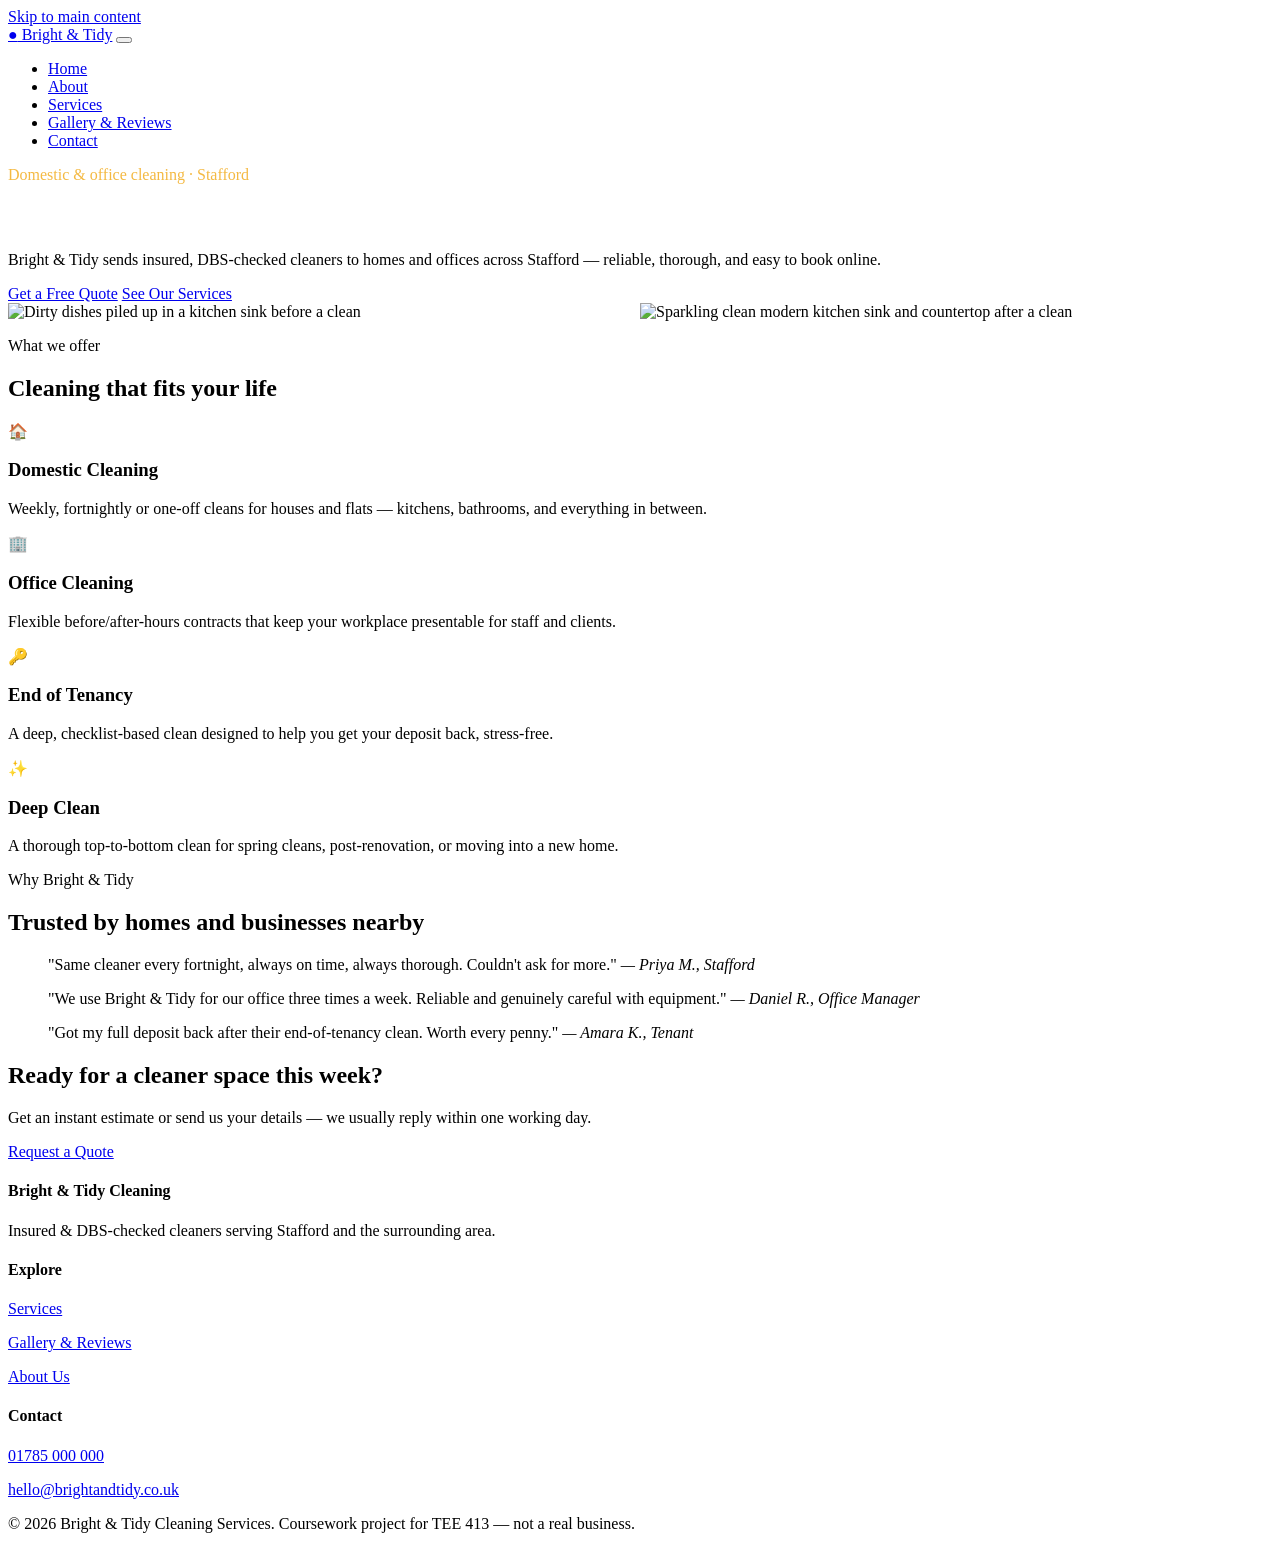
==== index.html @ 70034bf2 "Add files via upload" ====
<!DOCTYPE html>
<html lang="en">
<head>
<meta charset="UTF-8">
<meta name="viewport" content="width=device-width, initial-scale=1.0">
<title>Bright &amp; Tidy Cleaning Services | Home</title>
<meta name="description" content="Trusted domestic and office cleaning across Stafford. Insured, vetted cleaners and a free instant quote.">
<link rel="preconnect" href="https://fonts.googleapis.com">
<link href="https://fonts.googleapis.com/css2?family=Fraunces:wght@500;600&family=Inter:wght@400;500;600;700&display=swap" rel="stylesheet">
<link rel="stylesheet" href="css/style.css">
</head>
<body>
<a class="skip-link" href="#main">Skip to main content</a>

<header class="site-header">
  <nav class="nav-bar" aria-label="Primary">
    <a class="logo" href="index.html"><span class="dot">●</span> Bright &amp; Tidy</a>
    <button class="nav-toggle" aria-expanded="false" aria-controls="primary-nav" aria-label="Toggle navigation menu">
      <span class="bar"></span><span class="bar"></span><span class="bar"></span>
    </button>
    <ul class="nav-links" id="primary-nav">
      <li><a href="index.html" aria-current="page">Home</a></li>
      <li><a href="about.html">About</a></li>
      <li><a href="services.html">Services</a></li>
      <li><a href="gallery.html">Gallery &amp; Reviews</a></li>
      <li><a href="contact.html">Contact</a></li>
    </ul>
  </nav>
</header>

<main id="main">

  <section class="hero">
    <div class="container hero-grid">
      <div>
        <p class="section-eyebrow" style="color:#F4B942;">Domestic &amp; office cleaning · Stafford</p>
        <h1 style="color:#fff;">A spotless home, without the Saturday spent scrubbing.</h1>
        <p class="lead">Bright &amp; Tidy sends insured, DBS-checked cleaners to homes and offices across Stafford — reliable, thorough, and easy to book online.</p>
        <div class="hero-actions">
          <a class="btn btn-primary" href="contact.html">Get a Free Quote</a>
          <a class="btn btn-outline" href="services.html">See Our Services</a>
        </div>
      </div>
      <div class="hero-swipe">
        <div style="display:flex;width:100%;height:100%;">
          <img src="https://images.pexels.com/photos/6248900/pexels-photo-6248900.jpeg?auto=compress&cs=tinysrgb&w=800&h=800&fit=crop" alt="Dirty dishes piled up in a kitchen sink before a clean" style="width:50%;height:100%;object-fit:cover;display:block;" loading="eager">
          <img src="https://images.pexels.com/photos/19345425/pexels-photo-19345425.jpeg?auto=compress&cs=tinysrgb&w=800&h=800&fit=crop" alt="Sparkling clean modern kitchen sink and countertop after a clean" style="width:50%;height:100%;object-fit:cover;display:block;" loading="eager">
        </div>
      </div>
    </div>
  </section>
  <div class="diagonal-divider" aria-hidden="true"></div>

  <section>
    <div class="container">
      <p class="section-eyebrow">What we offer</p>
      <h2 class="section-heading">Cleaning that fits your life</h2>
      <div class="card-grid">
        <div class="card">
          <div class="icon" aria-hidden="true">🏠</div>
          <h3>Domestic Cleaning</h3>
          <p>Weekly, fortnightly or one-off cleans for houses and flats — kitchens, bathrooms, and everything in between.</p>
        </div>
        <div class="card">
          <div class="icon" aria-hidden="true">🏢</div>
          <h3>Office Cleaning</h3>
          <p>Flexible before/after-hours contracts that keep your workplace presentable for staff and clients.</p>
        </div>
        <div class="card">
          <div class="icon" aria-hidden="true">🔑</div>
          <h3>End of Tenancy</h3>
          <p>A deep, checklist-based clean designed to help you get your deposit back, stress-free.</p>
        </div>
        <div class="card">
          <div class="icon" aria-hidden="true">✨</div>
          <h3>Deep Clean</h3>
          <p>A thorough top-to-bottom clean for spring cleans, post-renovation, or moving into a new home.</p>
        </div>
      </div>
    </div>
  </section>

  <section class="alt-bg">
    <div class="container center">
      <p class="section-eyebrow">Why Bright &amp; Tidy</p>
      <h2 class="section-heading">Trusted by homes and businesses nearby</h2>
      <div class="testimonial-strip">
        <blockquote class="testimonial">
          "Same cleaner every fortnight, always on time, always thorough. Couldn't ask for more."
          <cite>— Priya M., Stafford</cite>
        </blockquote>
        <blockquote class="testimonial">
          "We use Bright &amp; Tidy for our office three times a week. Reliable and genuinely careful with equipment."
          <cite>— Daniel R., Office Manager</cite>
        </blockquote>
        <blockquote class="testimonial">
          "Got my full deposit back after their end-of-tenancy clean. Worth every penny."
          <cite>— Amara K., Tenant</cite>
        </blockquote>
      </div>
    </div>
  </section>

  <section class="cta-band">
    <div class="container">
      <h2>Ready for a cleaner space this week?</h2>
      <p>Get an instant estimate or send us your details — we usually reply within one working day.</p>
      <a class="btn btn-primary" href="contact.html">Request a Quote</a>
    </div>
  </section>

</main>

<footer class="site-footer">
  <div class="container">
    <div class="footer-grid">
      <div>
        <h4>Bright &amp; Tidy Cleaning</h4>
        <p>Insured &amp; DBS-checked cleaners serving Stafford and the surrounding area.</p>
      </div>
      <div>
        <h4>Explore</h4>
        <p><a href="services.html">Services</a></p>
        <p><a href="gallery.html">Gallery &amp; Reviews</a></p>
        <p><a href="about.html">About Us</a></p>
      </div>
      <div>
        <h4>Contact</h4>
        <p><a href="tel:+441785000000">01785 000 000</a></p>
        <p><a href="mailto:hello@brightandtidy.co.uk">hello@brightandtidy.co.uk</a></p>
      </div>
    </div>
    <div class="footer-bottom">&copy; 2026 Bright &amp; Tidy Cleaning Services. Coursework project for TEE 413 — not a real business.</div>
  </div>
</footer>

<script src="js/script.js"></script>
</body>
</html>
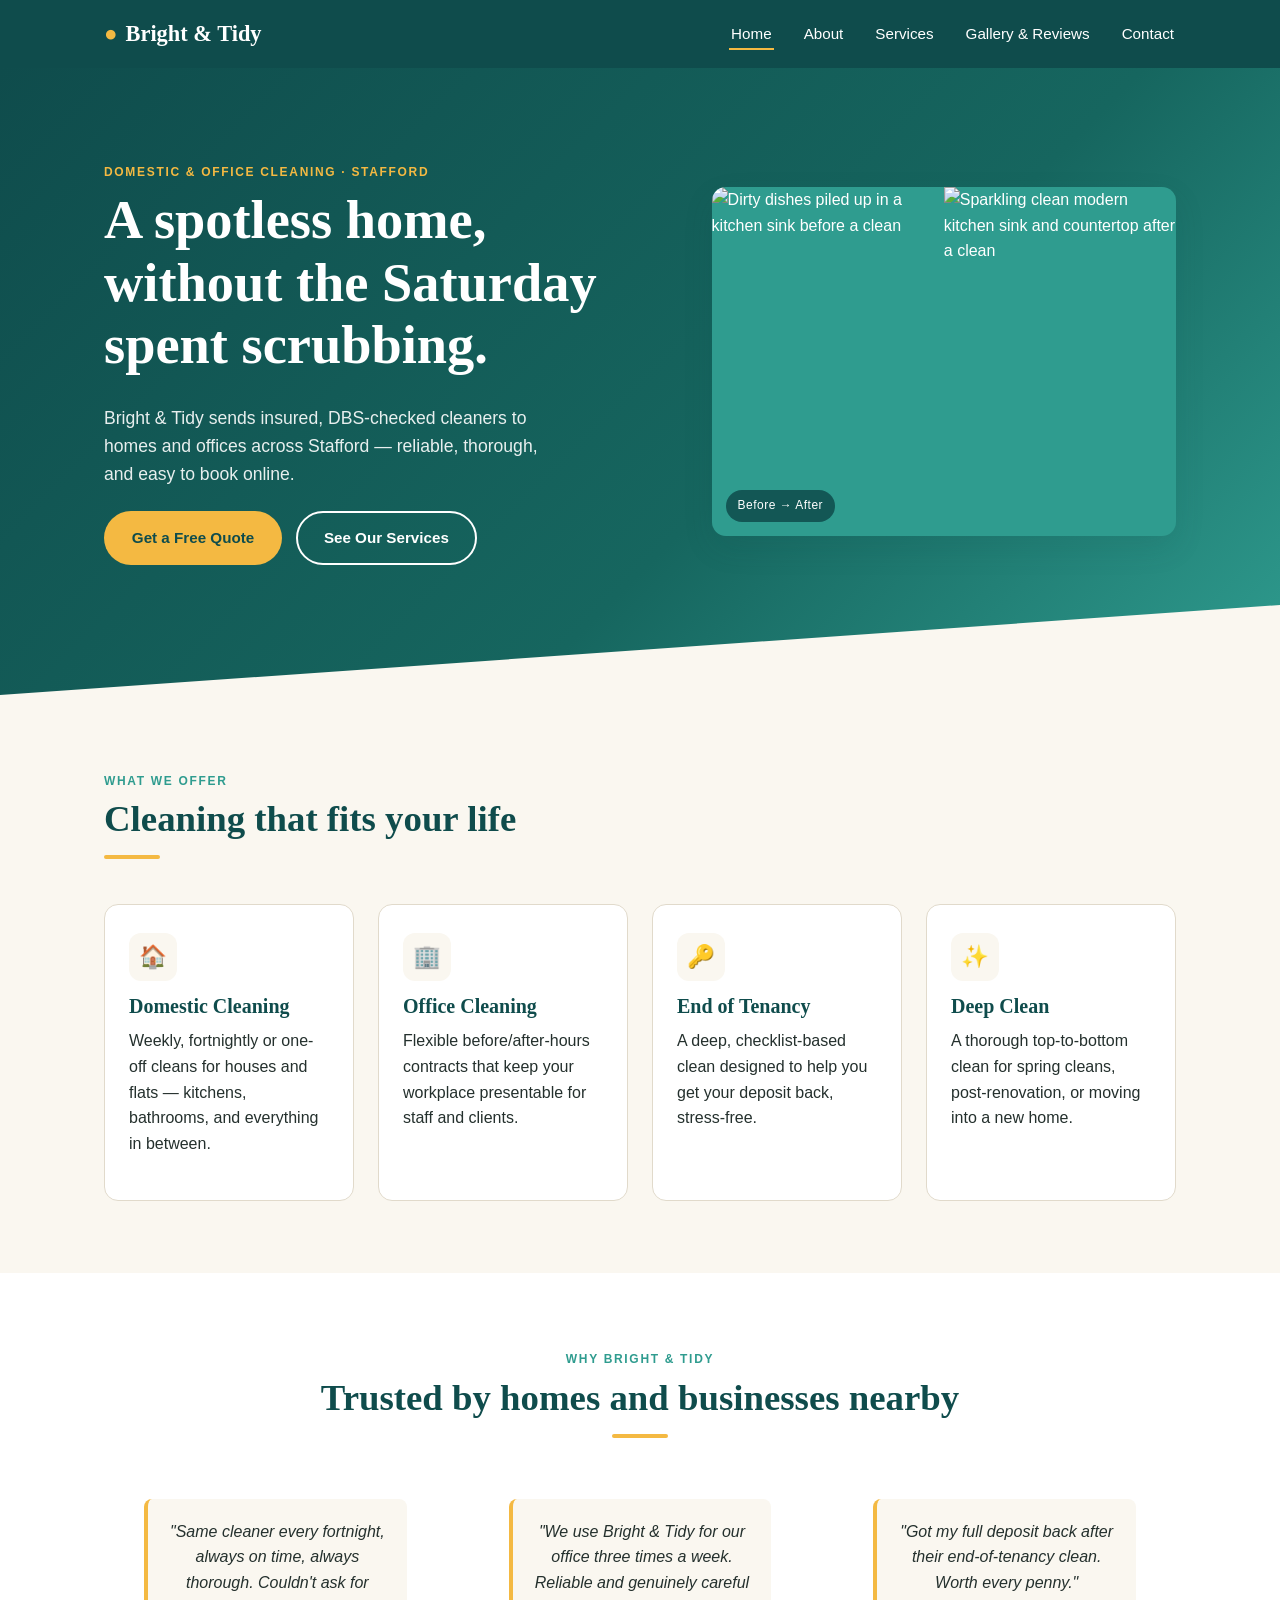
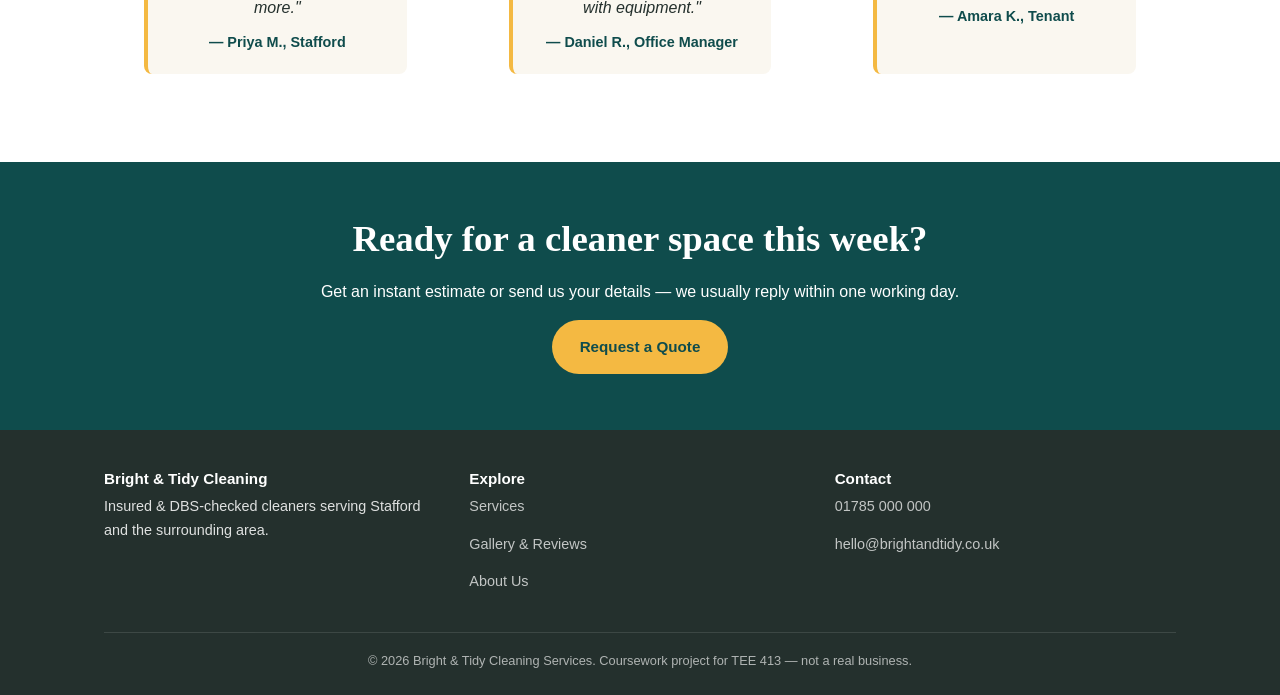
==== commit 3b0994bd: "Update stylesheet and script link paths in index.html" ====
--- a/index.html
+++ b/index.html
@@ -7,7 +7,7 @@
 <meta name="description" content="Trusted domestic and office cleaning across Stafford. Insured, vetted cleaners and a free instant quote.">
 <link rel="preconnect" href="https://fonts.googleapis.com">
 <link href="https://fonts.googleapis.com/css2?family=Fraunces:wght@500;600&family=Inter:wght@400;500;600;700&display=swap" rel="stylesheet">
-<link rel="stylesheet" href="css/style.css">
+<link rel="stylesheet" href="style.css">
 </head>
 <body>
 <a class="skip-link" href="#main">Skip to main content</a>
@@ -134,6 +134,6 @@
   </div>
 </footer>
 
-<script src="js/script.js"></script>
+<script src="script.js"></script>
 </body>
 </html>
--- a/style.css
+++ b/style.css
@@ -0,0 +1,520 @@
+/* ==========================================================================
+   Bright & Tidy Cleaning Services
+   Design tokens
+   ========================================================================== */
+:root {
+  --teal-deep: #0F4C4C;
+  --teal-mid: #2F9C8F;
+  --citrus: #F4B942;
+  --citrus-dark: #D99A1F;
+  --cream: #FAF7F0;
+  --charcoal: #24302D;
+  --white: #FFFFFF;
+  --line: #E1DACB;
+
+  --font-display: 'Fraunces', Georgia, serif;
+  --font-body: 'Inter', -apple-system, BlinkMacSystemFont, "Segoe UI", Roboto, sans-serif;
+
+  --radius: 14px;
+  --shadow: 0 12px 30px rgba(15, 76, 76, 0.12);
+  --max-width: 1120px;
+}
+
+* { box-sizing: border-box; }
+
+html { scroll-behavior: smooth; }
+
+body {
+  margin: 0;
+  font-family: var(--font-body);
+  color: var(--charcoal);
+  background: var(--cream);
+  line-height: 1.6;
+}
+
+img { max-width: 100%; display: block; }
+
+a { color: inherit; }
+
+.container {
+  max-width: var(--max-width);
+  margin: 0 auto;
+  padding: 0 24px;
+}
+
+h1, h2, h3, h4 {
+  font-family: var(--font-display);
+  color: var(--teal-deep);
+  line-height: 1.15;
+  margin: 0 0 0.5em;
+}
+
+h1 { font-size: clamp(2.1rem, 4.5vw, 3.4rem); }
+h2 { font-size: clamp(1.6rem, 3vw, 2.3rem); }
+h3 { font-size: 1.25rem; }
+
+p { margin: 0 0 1em; }
+
+.section-eyebrow {
+  display: inline-block;
+  font-family: var(--font-body);
+  font-weight: 600;
+  letter-spacing: 0.14em;
+  text-transform: uppercase;
+  font-size: 0.75rem;
+  color: var(--teal-mid);
+  margin-bottom: 0.6em;
+}
+
+.section-heading {
+  position: relative;
+  padding-bottom: 0.35em;
+}
+.section-heading::after {
+  content: "";
+  display: block;
+  width: 56px;
+  height: 4px;
+  background: var(--citrus);
+  border-radius: 4px;
+  margin-top: 0.4em;
+}
+.center .section-heading::after { margin-left: auto; margin-right: auto; }
+
+.center { text-align: center; }
+
+/* Buttons ---------------------------------------------------------------- */
+.btn {
+  display: inline-block;
+  font-family: var(--font-body);
+  font-weight: 600;
+  font-size: 0.95rem;
+  padding: 0.85em 1.7em;
+  border-radius: 999px;
+  text-decoration: none;
+  border: 2px solid transparent;
+  cursor: pointer;
+  transition: transform 0.15s ease, box-shadow 0.15s ease, background 0.15s ease;
+}
+.btn-primary {
+  background: var(--citrus);
+  color: var(--teal-deep);
+}
+.btn-primary:hover, .btn-primary:focus-visible {
+  background: var(--citrus-dark);
+  transform: translateY(-2px);
+  box-shadow: 0 10px 22px rgba(244, 185, 66, 0.4);
+}
+.btn-outline {
+  background: transparent;
+  border-color: var(--white);
+  color: var(--white);
+}
+.btn-outline:hover, .btn-outline:focus-visible {
+  background: var(--white);
+  color: var(--teal-deep);
+}
+
+/* Focus visibility (accessibility) --------------------------------------- */
+a:focus-visible, button:focus-visible, input:focus-visible,
+select:focus-visible, textarea:focus-visible {
+  outline: 3px solid var(--teal-mid);
+  outline-offset: 2px;
+}
+
+/* ==========================================================================
+   Header / Navigation
+   ========================================================================== */
+.site-header {
+  background: var(--teal-deep);
+  color: var(--white);
+  position: sticky;
+  top: 0;
+  z-index: 50;
+}
+.nav-bar {
+  display: flex;
+  align-items: center;
+  justify-content: space-between;
+  padding: 16px 24px;
+  max-width: var(--max-width);
+  margin: 0 auto;
+}
+.logo {
+  font-family: var(--font-display);
+  font-size: 1.4rem;
+  font-weight: 600;
+  color: var(--white);
+  text-decoration: none;
+  display: flex;
+  align-items: center;
+  gap: 8px;
+}
+.logo .dot { color: var(--citrus); }
+
+.nav-toggle {
+  display: none;
+  background: none;
+  border: none;
+  cursor: pointer;
+  padding: 6px;
+}
+.nav-toggle .bar {
+  display: block;
+  width: 26px;
+  height: 3px;
+  margin: 5px 0;
+  background: var(--white);
+  border-radius: 2px;
+  transition: transform 0.25s ease, opacity 0.25s ease;
+}
+
+.nav-links {
+  display: flex;
+  gap: 28px;
+  list-style: none;
+  margin: 0;
+  padding: 0;
+}
+.nav-links a {
+  color: var(--white);
+  text-decoration: none;
+  font-weight: 500;
+  font-size: 0.95rem;
+  padding: 6px 2px;
+  border-bottom: 2px solid transparent;
+}
+.nav-links a:hover, .nav-links a[aria-current="page"] {
+  border-bottom-color: var(--citrus);
+}
+
+/* ==========================================================================
+   Hero
+   ========================================================================== */
+.hero {
+  background: linear-gradient(135deg, var(--teal-deep), #16665f 60%, var(--teal-mid));
+  color: var(--white);
+  padding: 90px 0 130px;
+  position: relative;
+  overflow: hidden;
+}
+.hero-grid {
+  display: grid;
+  grid-template-columns: 1.1fr 0.9fr;
+  gap: 40px;
+  align-items: center;
+}
+.hero p.lead {
+  font-size: 1.1rem;
+  max-width: 46ch;
+  color: rgba(255,255,255,0.9);
+}
+.hero-actions { display: flex; gap: 14px; flex-wrap: wrap; margin-top: 1.4em; }
+
+.hero-swipe {
+  aspect-ratio: 4 / 3;
+  border-radius: var(--radius);
+  background-color: var(--teal-mid);
+  position: relative;
+  box-shadow: var(--shadow);
+  overflow: hidden;
+}
+.hero-swipe img {
+  width: 100%;
+  height: 100%;
+  display: block;
+  object-fit: cover;
+}
+.hero-swipe::before {
+  content: "Before → After";
+  position: absolute;
+  bottom: 14px;
+  left: 14px;
+  background: rgba(15,76,76,0.85);
+  color: var(--white);
+  font-size: 0.75rem;
+  padding: 6px 12px;
+  border-radius: 999px;
+  letter-spacing: 0.04em;
+}
+
+/* diagonal divider — signature element */
+.diagonal-divider {
+  position: relative;
+  height: 90px;
+  margin-top: -90px;
+  background: var(--cream);
+  clip-path: polygon(0 100%, 100% 0, 100% 100%);
+}
+
+/* ==========================================================================
+   Sections / Cards
+   ========================================================================== */
+section { padding: 72px 0; }
+.alt-bg { background: var(--white); }
+
+.card-grid {
+  display: grid;
+  grid-template-columns: repeat(auto-fit, minmax(240px, 1fr));
+  gap: 24px;
+  margin-top: 2rem;
+}
+.card {
+  background: var(--white);
+  border: 1px solid var(--line);
+  border-radius: var(--radius);
+  padding: 28px 24px;
+  transition: transform 0.2s ease, box-shadow 0.2s ease;
+}
+.card:hover { transform: translateY(-4px); box-shadow: var(--shadow); }
+.card .icon {
+  width: 48px; height: 48px;
+  border-radius: 12px;
+  background: var(--cream);
+  display: flex; align-items: center; justify-content: center;
+  font-size: 1.4rem;
+  margin-bottom: 14px;
+}
+.price {
+  font-family: var(--font-display);
+  font-size: 1.5rem;
+  color: var(--citrus-dark);
+  margin: 0.4em 0;
+}
+
+.testimonial-strip {
+  display: grid;
+  grid-template-columns: repeat(auto-fit, minmax(260px, 1fr));
+  gap: 22px;
+  margin-top: 2rem;
+}
+.testimonial {
+  background: var(--cream);
+  border-left: 4px solid var(--citrus);
+  border-radius: 8px;
+  padding: 20px 22px;
+  font-style: italic;
+}
+.testimonial cite {
+  display: block;
+  margin-top: 10px;
+  font-style: normal;
+  font-weight: 600;
+  color: var(--teal-deep);
+  font-size: 0.9rem;
+}
+
+.cta-band {
+  background: var(--teal-deep);
+  color: var(--white);
+  padding: 56px 0;
+  text-align: center;
+}
+.cta-band h2 { color: var(--white); }
+
+/* ==========================================================================
+   Gallery
+   ========================================================================== */
+.filter-bar {
+  display: flex;
+  gap: 10px;
+  flex-wrap: wrap;
+  margin: 1.8rem 0 2rem;
+}
+.filter-btn {
+  border: 2px solid var(--teal-mid);
+  background: transparent;
+  color: var(--teal-deep);
+  font-weight: 600;
+  padding: 8px 18px;
+  border-radius: 999px;
+  cursor: pointer;
+  font-family: var(--font-body);
+  font-size: 0.9rem;
+}
+.filter-btn.active, .filter-btn:hover {
+  background: var(--teal-mid);
+  color: var(--white);
+}
+
+.gallery-grid {
+  display: grid;
+  grid-template-columns: repeat(auto-fit, minmax(220px, 1fr));
+  gap: 20px;
+}
+.gallery-item {
+  border-radius: var(--radius);
+  overflow: hidden;
+  background: var(--white);
+  border: 1px solid var(--line);
+  transition: opacity 0.25s ease, transform 0.25s ease;
+}
+.gallery-item[hidden] { display: none; }
+.gallery-photo {
+  aspect-ratio: 4/3;
+  background: linear-gradient(135deg, var(--teal-mid), var(--citrus));
+  overflow: hidden;
+}
+.gallery-photo img {
+  width: 100%;
+  height: 100%;
+  display: block;
+  object-fit: cover;
+}
+.gallery-caption { padding: 12px 14px; font-size: 0.9rem; }
+.gallery-caption .tag {
+  display: inline-block;
+  font-size: 0.7rem;
+  font-weight: 700;
+  letter-spacing: 0.05em;
+  text-transform: uppercase;
+  color: var(--teal-mid);
+  margin-bottom: 4px;
+}
+
+/* ==========================================================================
+   Forms (Contact + Calculator)
+   ========================================================================== */
+.form-grid {
+  display: grid;
+  grid-template-columns: 1fr 1fr;
+  gap: 40px;
+  align-items: start;
+}
+form {
+  background: var(--white);
+  border: 1px solid var(--line);
+  border-radius: var(--radius);
+  padding: 28px;
+}
+.field { margin-bottom: 18px; }
+label {
+  display: block;
+  font-weight: 600;
+  margin-bottom: 6px;
+  font-size: 0.92rem;
+}
+input, select, textarea {
+  width: 100%;
+  padding: 11px 13px;
+  border: 1.5px solid var(--line);
+  border-radius: 8px;
+  font-family: var(--font-body);
+  font-size: 0.95rem;
+  background: var(--cream);
+}
+textarea { resize: vertical; min-height: 110px; }
+.error-msg {
+  color: #B3261E;
+  font-size: 0.82rem;
+  margin-top: 4px;
+  min-height: 1.1em;
+}
+input[aria-invalid="true"], textarea[aria-invalid="true"], select[aria-invalid="true"] {
+  border-color: #B3261E;
+}
+.form-status {
+  margin-top: 14px;
+  padding: 12px 14px;
+  border-radius: 8px;
+  font-size: 0.92rem;
+}
+.form-status.success { background: #E4F4EC; color: #1B5E3F; }
+.form-status.error { background: #FBE7E5; color: #8A241D; }
+.form-status[hidden] { display: none; }
+
+/* Calculator */
+.calc-box {
+  background: var(--white);
+  border: 1px solid var(--line);
+  border-radius: var(--radius);
+  padding: 28px;
+}
+.calc-result {
+  margin-top: 18px;
+  background: var(--cream);
+  border-radius: 10px;
+  padding: 18px 20px;
+}
+.calc-result .amount {
+  font-family: var(--font-display);
+  font-size: 2rem;
+  color: var(--teal-deep);
+}
+
+/* ==========================================================================
+   Footer
+   ========================================================================== */
+.site-footer {
+  background: var(--charcoal);
+  color: rgba(255,255,255,0.85);
+  padding: 40px 0 24px;
+  font-size: 0.9rem;
+}
+.footer-grid {
+  display: grid;
+  grid-template-columns: repeat(auto-fit, minmax(180px, 1fr));
+  gap: 24px;
+  margin-bottom: 24px;
+}
+.footer-grid h4 { color: var(--white); font-family: var(--font-body); font-size: 0.95rem; }
+.footer-grid a { text-decoration: none; opacity: 0.85; }
+.footer-grid a:hover { opacity: 1; text-decoration: underline; }
+.footer-bottom {
+  border-top: 1px solid rgba(255,255,255,0.15);
+  padding-top: 18px;
+  text-align: center;
+  font-size: 0.8rem;
+  opacity: 0.75;
+}
+
+.skip-link {
+  position: absolute;
+  left: -999px;
+  top: auto;
+  background: var(--citrus);
+  color: var(--teal-deep);
+  padding: 10px 16px;
+  z-index: 100;
+  font-weight: 700;
+  border-radius: 0 0 8px 0;
+}
+.skip-link:focus {
+  left: 0;
+  top: 0;
+}
+
+/* ==========================================================================
+   Responsive
+   ========================================================================== */
+@media (max-width: 860px) {
+  .hero-grid { grid-template-columns: 1fr; }
+  .hero-swipe { order: -1; }
+  .form-grid { grid-template-columns: 1fr; }
+}
+
+@media (max-width: 700px) {
+  .nav-toggle { display: block; }
+  .nav-links {
+    position: absolute;
+    top: 100%;
+    left: 0;
+    right: 0;
+    background: var(--teal-deep);
+    flex-direction: column;
+    gap: 0;
+    max-height: 0;
+    overflow: hidden;
+    transition: max-height 0.3s ease;
+  }
+  .nav-links.open { max-height: 320px; }
+  .nav-links li { border-top: 1px solid rgba(255,255,255,0.12); }
+  .nav-links a { display: block; padding: 14px 24px; }
+  .nav-toggle[aria-expanded="true"] .bar:nth-child(1) { transform: translateY(8px) rotate(45deg); }
+  .nav-toggle[aria-expanded="true"] .bar:nth-child(2) { opacity: 0; }
+  .nav-toggle[aria-expanded="true"] .bar:nth-child(3) { transform: translateY(-8px) rotate(-45deg); }
+}
+
+@media (prefers-reduced-motion: reduce) {
+  * { transition: none !important; scroll-behavior: auto !important; }
+}
